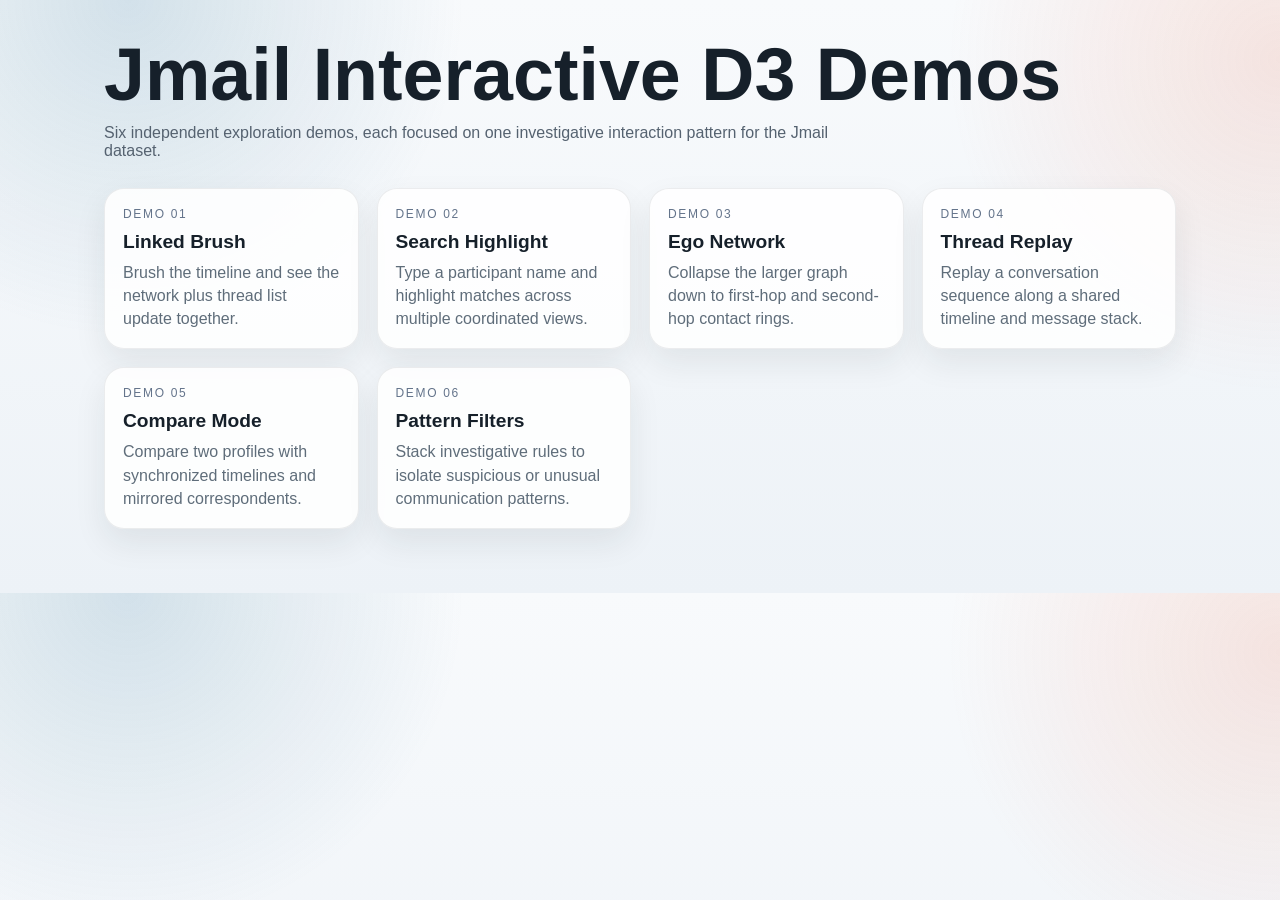
==== d3_demos/index.html @ 0155ae3d "Add pattern filter D3 demo" ====
<!DOCTYPE html>
<html lang="en">
  <head>
    <meta charset="UTF-8" />
    <meta name="viewport" content="width=device-width, initial-scale=1.0" />
    <title>Jmail D3 Demos</title>
    <style>
      * { box-sizing: border-box; }
      body {
        margin: 0;
        font-family: "Segoe UI", sans-serif;
        color: #16202a;
        background:
          radial-gradient(circle at 10% 0%, rgba(42, 111, 151, 0.18), transparent 26%),
          radial-gradient(circle at 100% 10%, rgba(231, 111, 81, 0.16), transparent 24%),
          linear-gradient(180deg, #f8fafc 0%, #edf2f7 100%);
      }
      main {
        max-width: 1120px;
        margin: 0 auto;
        padding: 40px 24px 64px;
      }
      h1, h2, p { margin: 0; }
      h1 {
        font-size: clamp(2.6rem, 6vw, 4.6rem);
        line-height: 0.95;
        margin-bottom: 14px;
      }
      .lede {
        max-width: 760px;
        color: #556270;
        margin-bottom: 28px;
      }
      .grid {
        display: grid;
        grid-template-columns: repeat(auto-fit, minmax(240px, 1fr));
        gap: 18px;
      }
      a.card {
        display: block;
        text-decoration: none;
        color: inherit;
        background: rgba(255, 255, 255, 0.86);
        border: 1px solid rgba(22, 32, 42, 0.08);
        border-radius: 20px;
        padding: 18px;
        box-shadow: 0 14px 32px rgba(22, 32, 42, 0.08);
      }
      a.card span {
        display: block;
        font-size: 12px;
        letter-spacing: 0.14em;
        text-transform: uppercase;
        color: #64748b;
        margin-bottom: 10px;
      }
      a.card h2 {
        font-size: 1.2rem;
        margin-bottom: 8px;
      }
      a.card p {
        color: #5f6d7a;
        line-height: 1.45;
      }
    </style>
  </head>
  <body>
    <main>
      <h1>Jmail Interactive D3 Demos</h1>
      <p class="lede">
        Six independent exploration demos, each focused on one investigative
        interaction pattern for the Jmail dataset.
      </p>
      <section class="grid">
        <a class="card" href="./linked_brush/index.html">
          <span>Demo 01</span>
          <h2>Linked Brush</h2>
          <p>Brush the timeline and see the network plus thread list update together.</p>
        </a>
        <a class="card" href="./search_highlight/index.html">
          <span>Demo 02</span>
          <h2>Search Highlight</h2>
          <p>Type a participant name and highlight matches across multiple coordinated views.</p>
        </a>
        <a class="card" href="./ego_network/index.html">
          <span>Demo 03</span>
          <h2>Ego Network</h2>
          <p>Collapse the larger graph down to first-hop and second-hop contact rings.</p>
        </a>
        <a class="card" href="./thread_replay/index.html">
          <span>Demo 04</span>
          <h2>Thread Replay</h2>
          <p>Replay a conversation sequence along a shared timeline and message stack.</p>
        </a>
        <a class="card" href="./compare_mode/index.html">
          <span>Demo 05</span>
          <h2>Compare Mode</h2>
          <p>Compare two profiles with synchronized timelines and mirrored correspondents.</p>
        </a>
        <a class="card" href="./pattern_filters/index.html">
          <span>Demo 06</span>
          <h2>Pattern Filters</h2>
          <p>Stack investigative rules to isolate suspicious or unusual communication patterns.</p>
        </a>
      </section>
    </main>
  </body>
</html>
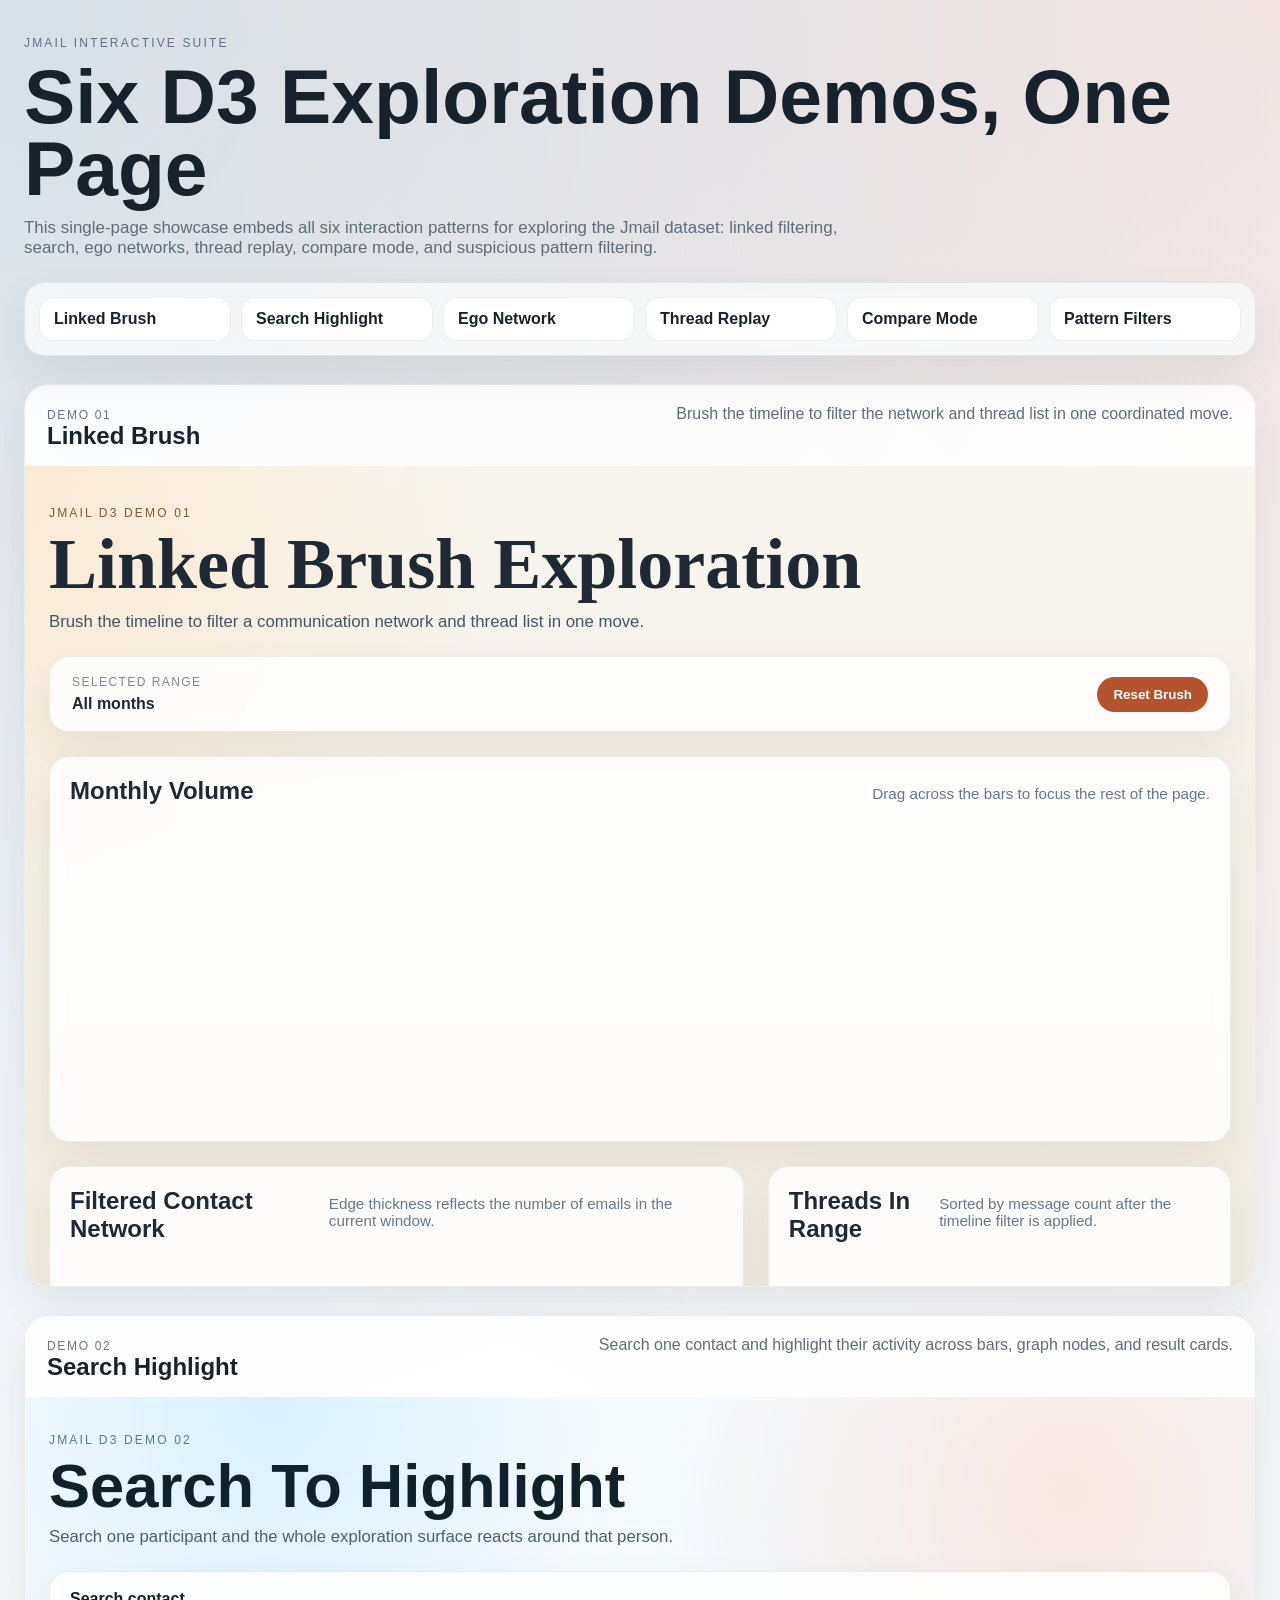
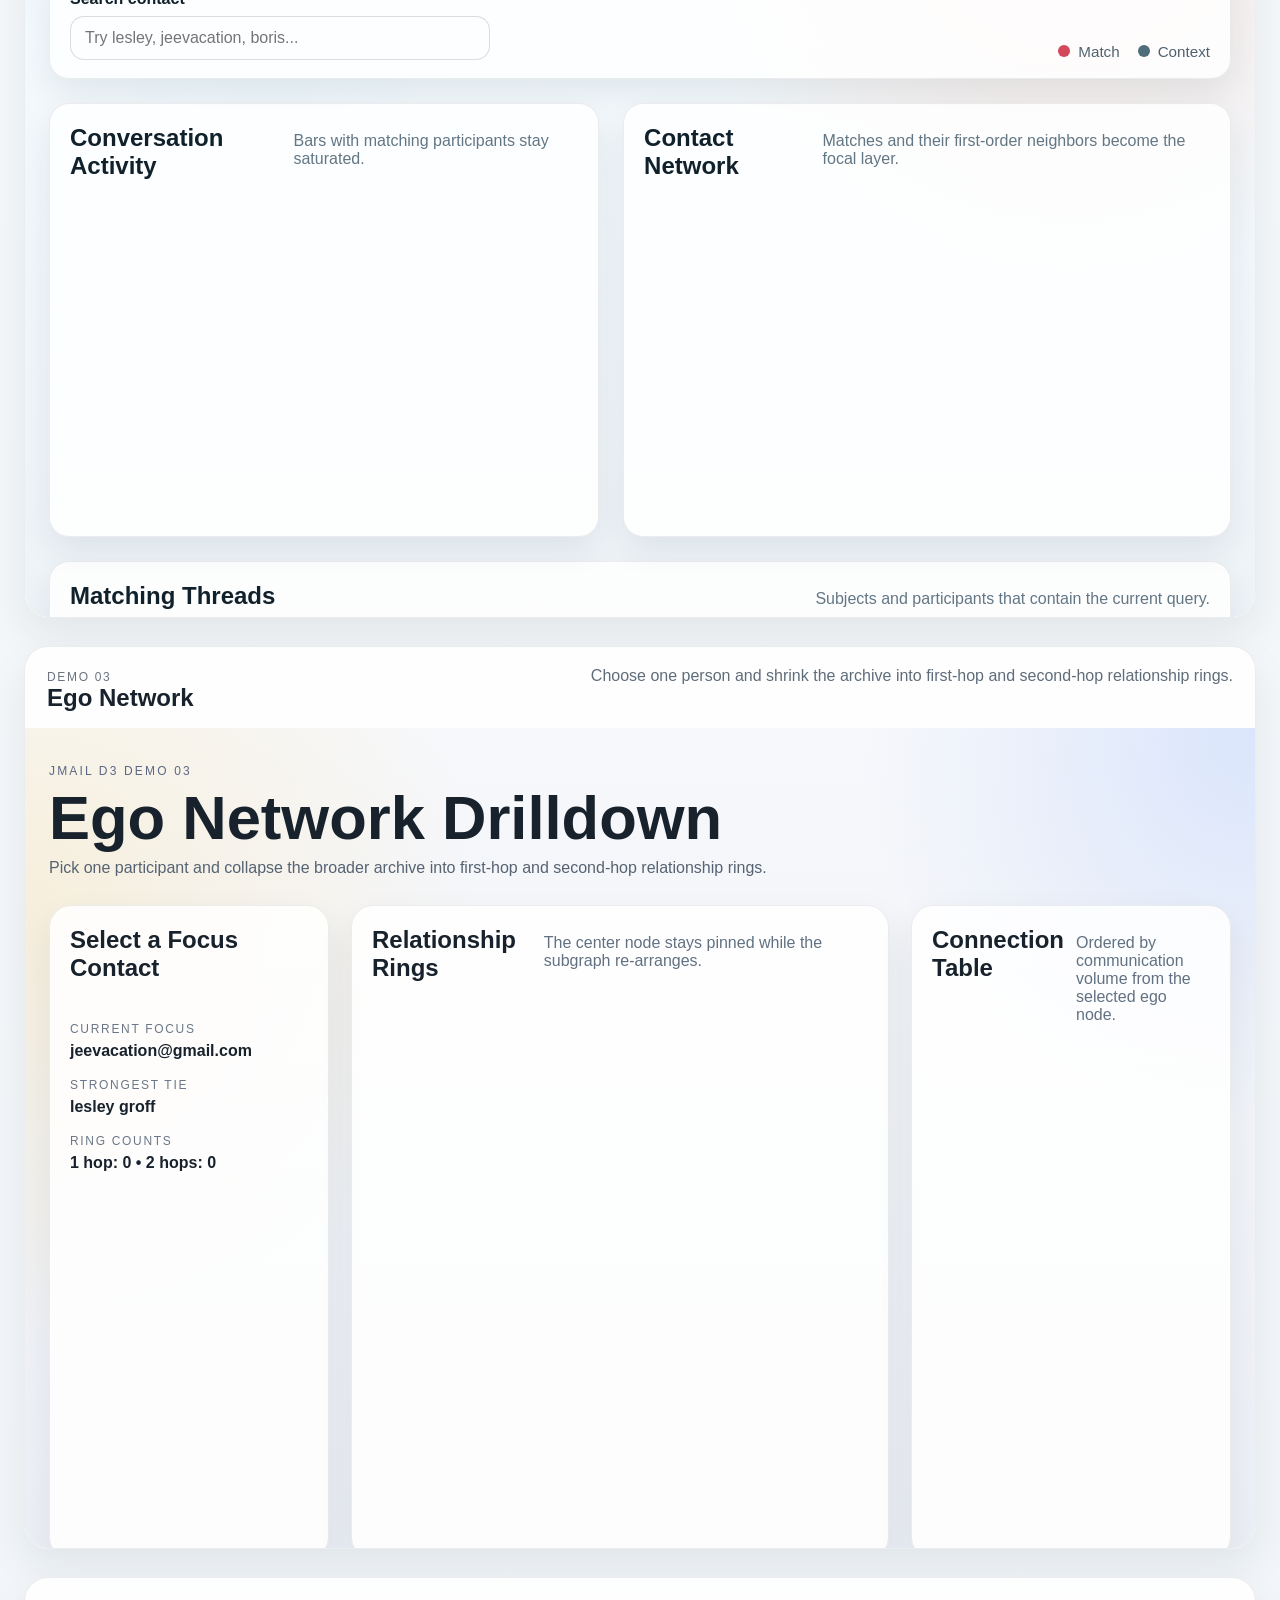
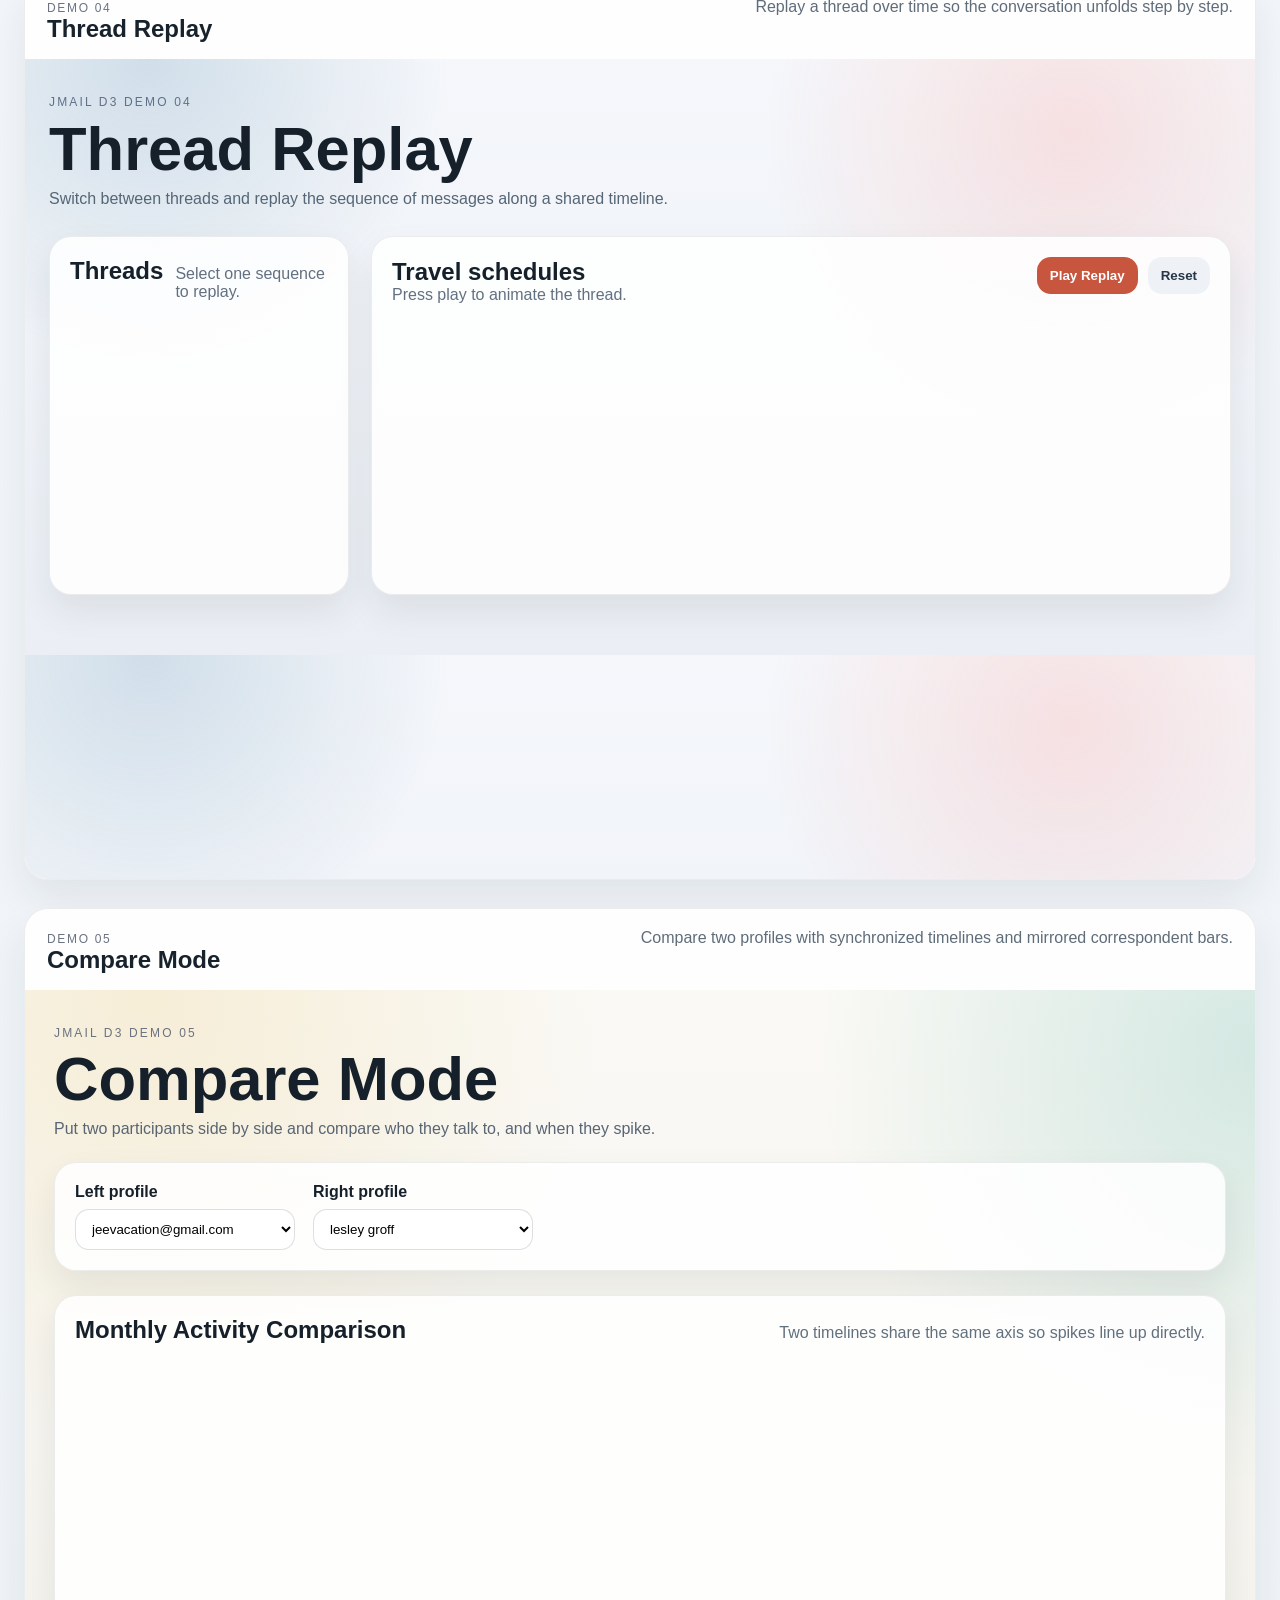
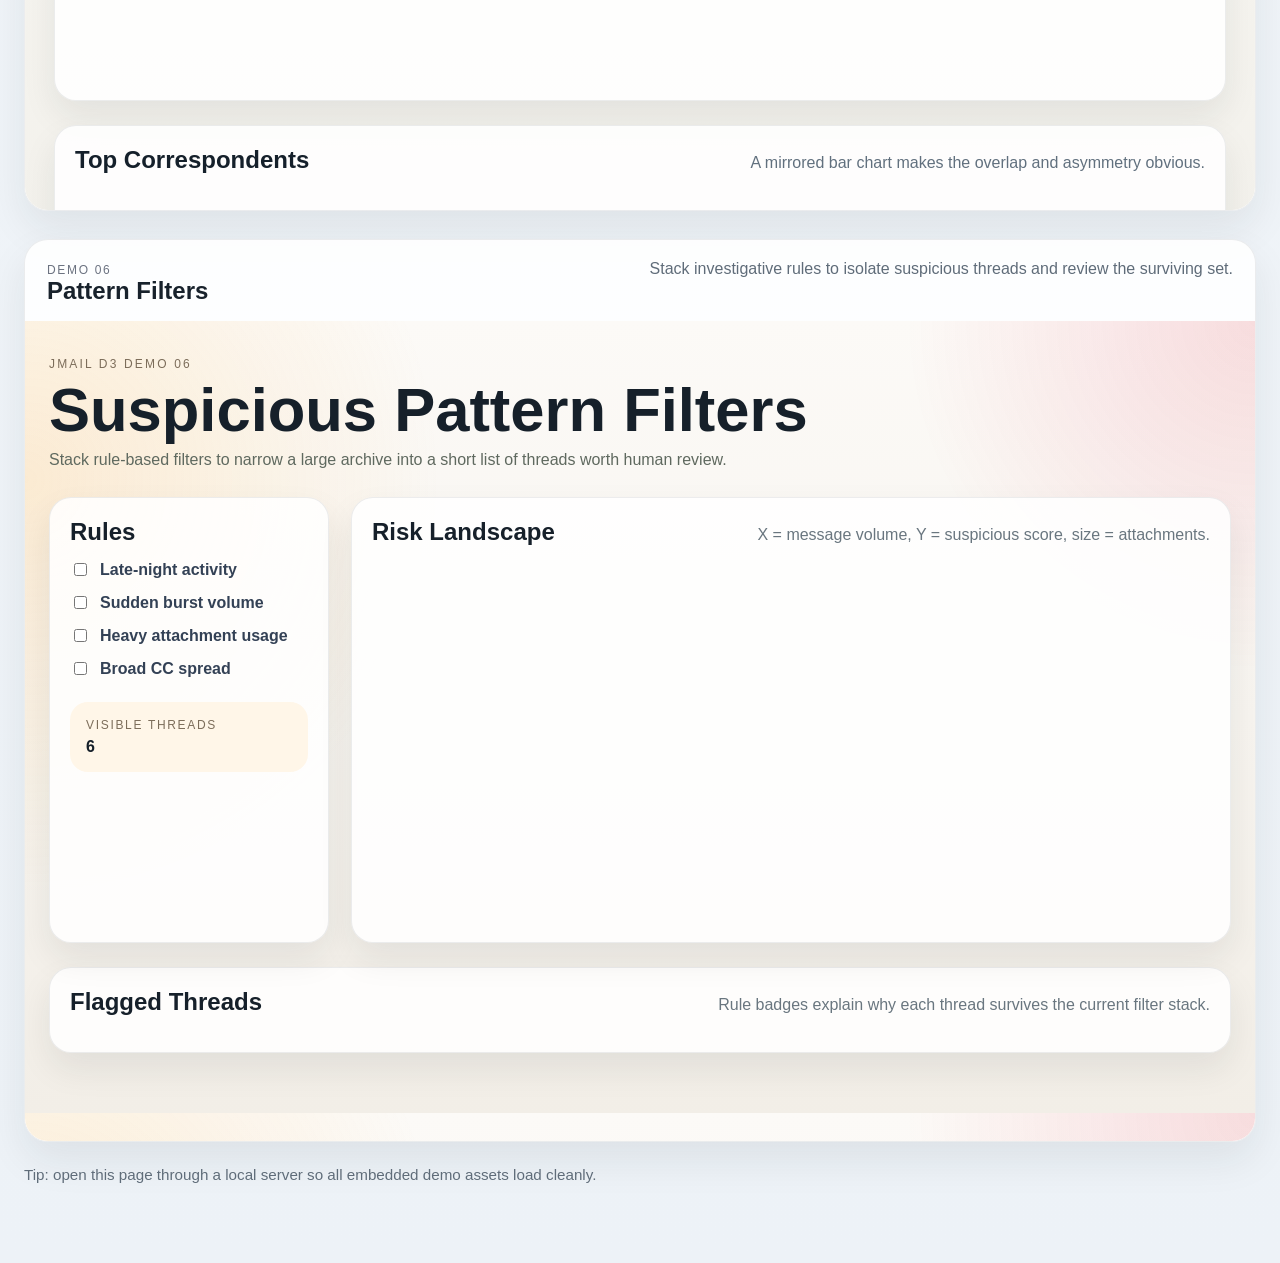
==== commit a637b834: "Integrate D3 demos into one page" ====
--- a/d3_demos/index.html
+++ b/d3_demos/index.html
@@ -3,106 +3,254 @@
   <head>
     <meta charset="UTF-8" />
     <meta name="viewport" content="width=device-width, initial-scale=1.0" />
-    <title>Jmail D3 Demos</title>
+    <title>Jmail D3 Demo Showcase</title>
     <style>
-      * { box-sizing: border-box; }
+      * {
+        box-sizing: border-box;
+      }
+
+      :root {
+        --ink: #18222c;
+        --muted: #5f6c79;
+        --line: rgba(24, 34, 44, 0.08);
+        --panel: rgba(255, 255, 255, 0.88);
+        --shadow: 0 18px 40px rgba(24, 34, 44, 0.08);
+        --accent: #c8553d;
+      }
+
+      html {
+        scroll-behavior: smooth;
+      }
+
       body {
         margin: 0;
         font-family: "Segoe UI", sans-serif;
-        color: #16202a;
+        color: var(--ink);
         background:
-          radial-gradient(circle at 10% 0%, rgba(42, 111, 151, 0.18), transparent 26%),
-          radial-gradient(circle at 100% 10%, rgba(231, 111, 81, 0.16), transparent 24%),
+          radial-gradient(circle at 0% 0%, rgba(42, 111, 151, 0.16), transparent 24%),
+          radial-gradient(circle at 100% 0%, rgba(231, 111, 81, 0.14), transparent 26%),
           linear-gradient(180deg, #f8fafc 0%, #edf2f7 100%);
       }
-      main {
-        max-width: 1120px;
+
+      .page {
+        max-width: 1380px;
         margin: 0 auto;
-        padding: 40px 24px 64px;
-      }
-      h1, h2, p { margin: 0; }
+        padding: 36px 24px 80px;
+      }
+
+      .hero {
+        margin-bottom: 24px;
+      }
+
+      .eyebrow {
+        margin: 0 0 10px;
+        font-size: 12px;
+        letter-spacing: 0.18em;
+        text-transform: uppercase;
+        color: #607087;
+      }
+
+      h1,
+      h2,
+      p {
+        margin: 0;
+      }
+
       h1 {
-        font-size: clamp(2.6rem, 6vw, 4.6rem);
-        line-height: 0.95;
+        font-size: clamp(2.8rem, 6vw, 5rem);
+        line-height: 0.94;
         margin-bottom: 14px;
       }
+
       .lede {
-        max-width: 760px;
-        color: #556270;
-        margin-bottom: 28px;
-      }
-      .grid {
+        max-width: 860px;
+        color: var(--muted);
+        font-size: 1.06rem;
+      }
+
+      .toolbar {
+        position: sticky;
+        top: 0;
+        z-index: 20;
+        backdrop-filter: blur(10px);
+        background: rgba(248, 250, 252, 0.82);
+        border: 1px solid var(--line);
+        border-radius: 20px;
+        box-shadow: var(--shadow);
+        margin: 24px 0 28px;
+        padding: 14px;
+      }
+
+      .nav {
         display: grid;
-        grid-template-columns: repeat(auto-fit, minmax(240px, 1fr));
-        gap: 18px;
-      }
-      a.card {
+        grid-template-columns: repeat(auto-fit, minmax(160px, 1fr));
+        gap: 10px;
+      }
+
+      .nav a {
+        text-decoration: none;
+        color: var(--ink);
+        background: #fff;
+        border: 1px solid var(--line);
+        border-radius: 14px;
+        padding: 12px 14px;
+        font-weight: 600;
+      }
+
+      .stack {
+        display: grid;
+        gap: 28px;
+      }
+
+      .demo {
+        background: var(--panel);
+        border: 1px solid var(--line);
+        border-radius: 24px;
+        box-shadow: var(--shadow);
+        overflow: hidden;
+      }
+
+      .demo-copy {
+        display: flex;
+        align-items: baseline;
+        justify-content: space-between;
+        gap: 16px;
+        padding: 20px 22px 0;
+      }
+
+      .demo-copy p {
+        color: var(--muted);
+        max-width: 720px;
+      }
+
+      .demo-meta {
+        font-size: 12px;
+        text-transform: uppercase;
+        letter-spacing: 0.14em;
+        color: #6b7280;
+      }
+
+      iframe {
         display: block;
-        text-decoration: none;
-        color: inherit;
-        background: rgba(255, 255, 255, 0.86);
-        border: 1px solid rgba(22, 32, 42, 0.08);
-        border-radius: 20px;
-        padding: 18px;
-        box-shadow: 0 14px 32px rgba(22, 32, 42, 0.08);
-      }
-      a.card span {
-        display: block;
-        font-size: 12px;
-        letter-spacing: 0.14em;
-        text-transform: uppercase;
-        color: #64748b;
-        margin-bottom: 10px;
-      }
-      a.card h2 {
-        font-size: 1.2rem;
-        margin-bottom: 8px;
-      }
-      a.card p {
-        color: #5f6d7a;
-        line-height: 1.45;
+        width: 100%;
+        height: 820px;
+        border: none;
+        margin-top: 16px;
+        background: #fff;
+      }
+
+      .footer-note {
+        margin-top: 24px;
+        color: var(--muted);
+        font-size: 0.95rem;
+      }
+
+      @media (max-width: 900px) {
+        .demo-copy {
+          flex-direction: column;
+          align-items: flex-start;
+        }
+
+        iframe {
+          height: 920px;
+        }
       }
     </style>
   </head>
   <body>
-    <main>
-      <h1>Jmail Interactive D3 Demos</h1>
-      <p class="lede">
-        Six independent exploration demos, each focused on one investigative
-        interaction pattern for the Jmail dataset.
+    <main class="page">
+      <header class="hero">
+        <p class="eyebrow">Jmail Interactive Suite</p>
+        <h1>Six D3 Exploration Demos, One Page</h1>
+        <p class="lede">
+          This single-page showcase embeds all six interaction patterns for
+          exploring the Jmail dataset: linked filtering, search, ego networks,
+          thread replay, compare mode, and suspicious pattern filtering.
+        </p>
+      </header>
+
+      <section class="toolbar">
+        <nav class="nav">
+          <a href="#linked-brush">Linked Brush</a>
+          <a href="#search-highlight">Search Highlight</a>
+          <a href="#ego-network">Ego Network</a>
+          <a href="#thread-replay">Thread Replay</a>
+          <a href="#compare-mode">Compare Mode</a>
+          <a href="#pattern-filters">Pattern Filters</a>
+        </nav>
+      </section>
+
+      <section class="stack">
+        <article class="demo" id="linked-brush">
+          <div class="demo-copy">
+            <div>
+              <div class="demo-meta">Demo 01</div>
+              <h2>Linked Brush</h2>
+            </div>
+            <p>Brush the timeline to filter the network and thread list in one coordinated move.</p>
+          </div>
+          <iframe src="./linked_brush/index.html" title="Linked Brush Demo"></iframe>
+        </article>
+
+        <article class="demo" id="search-highlight">
+          <div class="demo-copy">
+            <div>
+              <div class="demo-meta">Demo 02</div>
+              <h2>Search Highlight</h2>
+            </div>
+            <p>Search one contact and highlight their activity across bars, graph nodes, and result cards.</p>
+          </div>
+          <iframe src="./search_highlight/index.html" title="Search Highlight Demo"></iframe>
+        </article>
+
+        <article class="demo" id="ego-network">
+          <div class="demo-copy">
+            <div>
+              <div class="demo-meta">Demo 03</div>
+              <h2>Ego Network</h2>
+            </div>
+            <p>Choose one person and shrink the archive into first-hop and second-hop relationship rings.</p>
+          </div>
+          <iframe src="./ego_network/index.html" title="Ego Network Demo"></iframe>
+        </article>
+
+        <article class="demo" id="thread-replay">
+          <div class="demo-copy">
+            <div>
+              <div class="demo-meta">Demo 04</div>
+              <h2>Thread Replay</h2>
+            </div>
+            <p>Replay a thread over time so the conversation unfolds step by step.</p>
+          </div>
+          <iframe src="./thread_replay/index.html" title="Thread Replay Demo"></iframe>
+        </article>
+
+        <article class="demo" id="compare-mode">
+          <div class="demo-copy">
+            <div>
+              <div class="demo-meta">Demo 05</div>
+              <h2>Compare Mode</h2>
+            </div>
+            <p>Compare two profiles with synchronized timelines and mirrored correspondent bars.</p>
+          </div>
+          <iframe src="./compare_mode/index.html" title="Compare Mode Demo"></iframe>
+        </article>
+
+        <article class="demo" id="pattern-filters">
+          <div class="demo-copy">
+            <div>
+              <div class="demo-meta">Demo 06</div>
+              <h2>Pattern Filters</h2>
+            </div>
+            <p>Stack investigative rules to isolate suspicious threads and review the surviving set.</p>
+          </div>
+          <iframe src="./pattern_filters/index.html" title="Pattern Filters Demo"></iframe>
+        </article>
+      </section>
+
+      <p class="footer-note">
+        Tip: open this page through a local server so all embedded demo assets load cleanly.
       </p>
-      <section class="grid">
-        <a class="card" href="./linked_brush/index.html">
-          <span>Demo 01</span>
-          <h2>Linked Brush</h2>
-          <p>Brush the timeline and see the network plus thread list update together.</p>
-        </a>
-        <a class="card" href="./search_highlight/index.html">
-          <span>Demo 02</span>
-          <h2>Search Highlight</h2>
-          <p>Type a participant name and highlight matches across multiple coordinated views.</p>
-        </a>
-        <a class="card" href="./ego_network/index.html">
-          <span>Demo 03</span>
-          <h2>Ego Network</h2>
-          <p>Collapse the larger graph down to first-hop and second-hop contact rings.</p>
-        </a>
-        <a class="card" href="./thread_replay/index.html">
-          <span>Demo 04</span>
-          <h2>Thread Replay</h2>
-          <p>Replay a conversation sequence along a shared timeline and message stack.</p>
-        </a>
-        <a class="card" href="./compare_mode/index.html">
-          <span>Demo 05</span>
-          <h2>Compare Mode</h2>
-          <p>Compare two profiles with synchronized timelines and mirrored correspondents.</p>
-        </a>
-        <a class="card" href="./pattern_filters/index.html">
-          <span>Demo 06</span>
-          <h2>Pattern Filters</h2>
-          <p>Stack investigative rules to isolate suspicious or unusual communication patterns.</p>
-        </a>
-      </section>
     </main>
   </body>
 </html>
